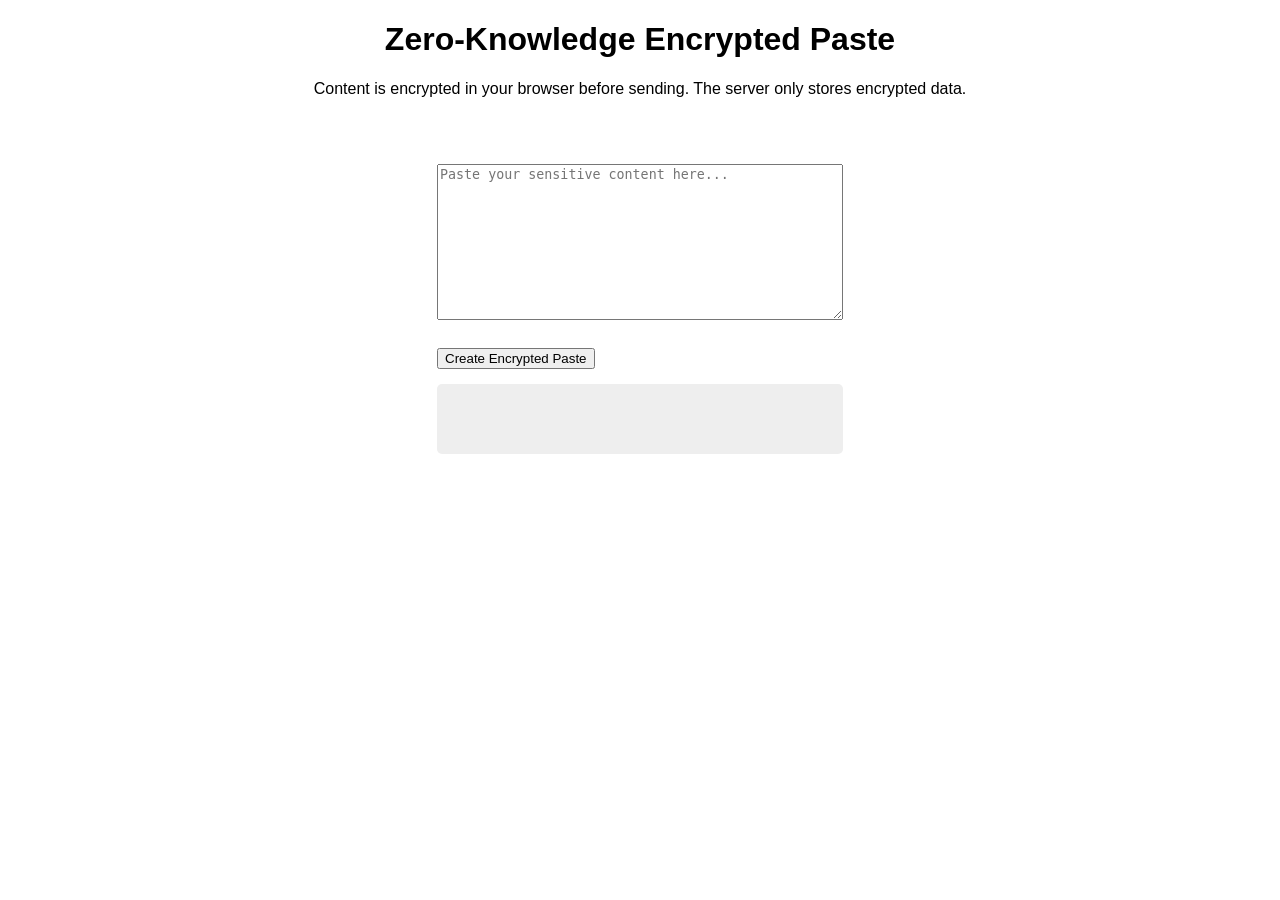
==== web/index.html @ 2ab87ccf "tracking" ====
<!DOCTYPE html>
<html>
    <head>
        <title>Create Encrypted Paste</title>
        <style>
            /* Styles mostly unchanged */
            body { text-align: center; font-family: Arial, sans-serif; }
            #form-container { display: inline-block; text-align: left; margin-top: 50px; }
            textarea { display: block; margin-bottom: 10px; width: 400px; }
            #pasteLink { margin-top: 15px; word-wrap: break-word; background-color: #eee; padding: 10px; border-radius: 5px; min-height: 50px; }
            #status { margin-top: 5px; font-style: italic; color: #555; }
        </style>
        <script>
            // --- Crypto Constants ---
            const KEY_BYTE_LENGTH = 32; // For fragment key raw bytes
            const NONCE_BYTE_LENGTH = 12; // AES-GCM standard nonce length

            // --- Helper Functions ---
            // Base64 encoding for ArrayBuffers
            function arrayBufferToBase64(buffer) {
                let binary = '';
                const bytes = new Uint8Array(buffer);
                const len = bytes.byteLength;
                for (let i = 0; i < len; i++) {
                    binary += String.fromCharCode(bytes[i]);
                }
                return window.btoa(binary);
            }

            // Derive AES key from fragment key bytes using SHA-256
            async function deriveKey(fragmentKeyBytes) {
                // Directly hash the fragment key bytes with SHA-256
                const hashedKey = await window.crypto.subtle.digest('SHA-256', fragmentKeyBytes);
                // Import the hash as an AES-GCM key
                return await window.crypto.subtle.importKey(
                    "raw",
                    hashedKey,
                    { name: "AES-GCM" },
                    true,  // Set to true for extractability if needed (could be false for production)
                    ["encrypt", "decrypt"]
                );
            }

            // --- Main Function ---
            async function createEncryptedPaste(event) {
                event.preventDefault();
                const content = document.getElementById('content').value;
                const pasteLinkDiv = document.getElementById('pasteLink');
                const statusDiv = document.getElementById('status');
                pasteLinkDiv.textContent = ''; // Clear previous link
                statusDiv.textContent = 'Processing...';

                if (!content) {
                    statusDiv.textContent = 'Error: Content cannot be empty.';
                    return;
                }

                try {
                    // 1. Generate random key material for the fragment
                    const fragmentKeyBytes = window.crypto.getRandomValues(new Uint8Array(KEY_BYTE_LENGTH));
                    const fragmentKeyB64 = arrayBufferToBase64(fragmentKeyBytes);

                    // 2. Derive AES encryption key
                    statusDiv.textContent = 'Deriving encryption key...';
                    const aesKey = await deriveKey(fragmentKeyBytes);

                    // 3. Generate random Nonce (IV)
                    const nonceBytes = window.crypto.getRandomValues(new Uint8Array(NONCE_BYTE_LENGTH));

                    // 4. Encrypt the content
                    statusDiv.textContent = 'Encrypting content...';
                    const plaintextBytes = new TextEncoder().encode(content);
                    const encryptedDataBytes = await window.crypto.subtle.encrypt(
                        {
                            name: "AES-GCM",
                            iv: nonceBytes
                        },
                        aesKey,
                        plaintextBytes
                    );

                    // 5. Base64 encode encrypted data and nonce for sending
                    const encryptedDataB64 = arrayBufferToBase64(encryptedDataBytes);
                    const nonceB64 = arrayBufferToBase64(nonceBytes);

                    // 6. Send encrypted data and nonce to the server
                    statusDiv.textContent = 'Sending encrypted data to server...';
                    const response = await fetch('/create', {
                        method: 'POST',
                        headers: { 'Content-Type': 'application/json' },
                        body: JSON.stringify({
                            encrypted_data_b64: encryptedDataB64,
                            nonce_b64: nonceB64
                        }),
                    });

                    if (!response.ok) {
                        const errorText = await response.text();
                        throw new Error(`Server error: ${response.status} - ${errorText}`);
                    }

                    const responseData = await response.json();
                    const pasteId = responseData.paste_id;
                    if (!pasteId) {
                        throw new Error('Server did not return a paste ID.');
                    }

                    // 7. Construct the final URL using proper variable interpolation
                    const pasteUrl = `${window.location.origin}/p/${pasteId}#${fragmentKeyB64}`;

                    // 8. Display the result
                    pasteLinkDiv.innerHTML = `Paste created successfully!<br>
                        Share this link (includes decryption key after #):<br>
                        <a href="${pasteUrl}" target="_blank">${pasteUrl}</a>`;
                    statusDiv.textContent = 'Done. The server cannot read your paste.';
                } catch (error) {
                    console.error('Encryption/Creation error:', error);
                    statusDiv.textContent = 'Error: ' + error.message;
                }
            }
        </script>
    </head>
    <body>
        <h1>Zero-Knowledge Encrypted Paste</h1>
        <p>Content is encrypted in your browser before sending. The server only stores encrypted data.</p>
        <div id="form-container">
            <form onsubmit="createEncryptedPaste(event)">
                <textarea id="content" name="content" rows="10" cols="60" placeholder="Paste your sensitive content here..."></textarea><br>
                <input type="submit" value="Create Encrypted Paste">
            </form>
            <div id="status"></div>
            <div id="pasteLink"></div>
        </div>
    </body>
</html>
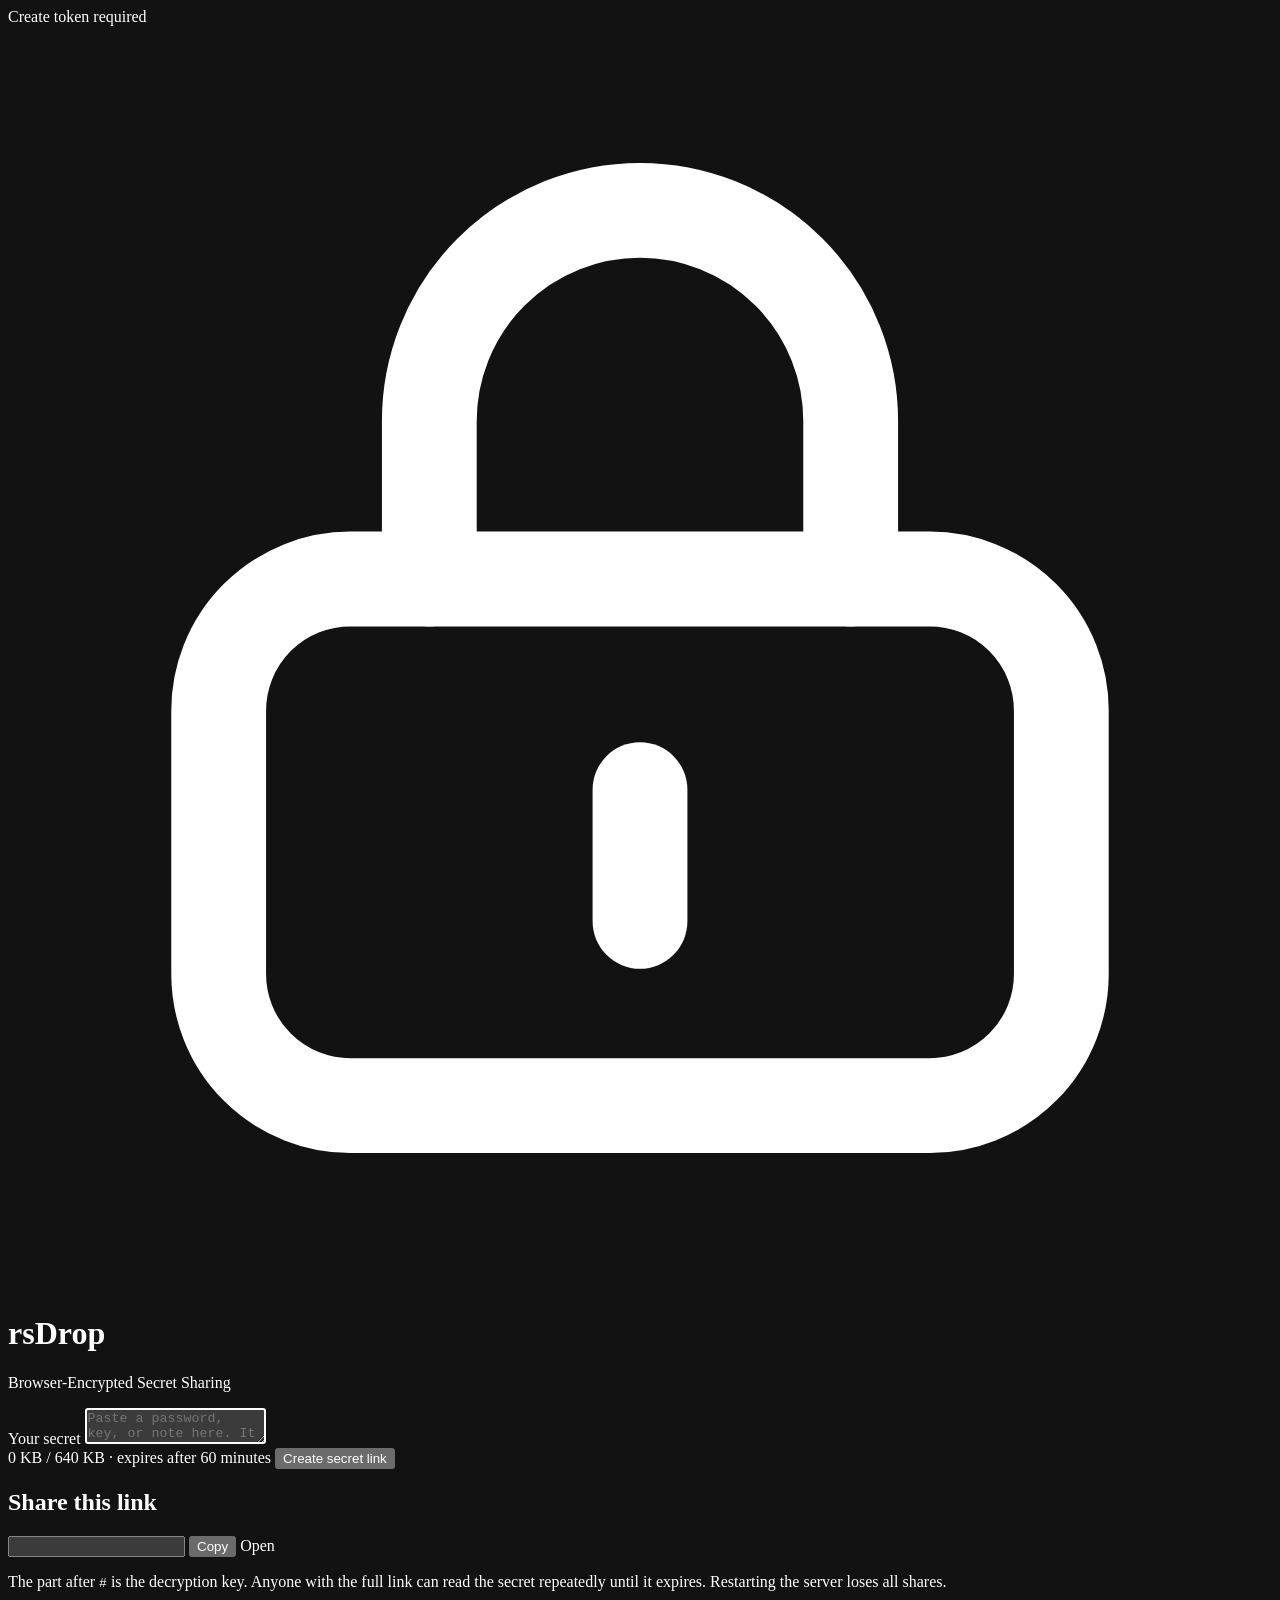
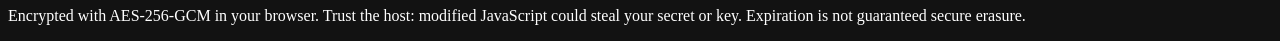
==== commit 63b8c8c4: "2026 update" ====
--- a/web/index.html
+++ b/web/index.html
@@ -1,135 +1,52 @@
 <!DOCTYPE html>
-<html>
+<html lang="en">
     <head>
-        <title>Create Encrypted Paste</title>
-        <style>
-            /* Styles mostly unchanged */
-            body { text-align: center; font-family: Arial, sans-serif; }
-            #form-container { display: inline-block; text-align: left; margin-top: 50px; }
-            textarea { display: block; margin-bottom: 10px; width: 400px; }
-            #pasteLink { margin-top: 15px; word-wrap: break-word; background-color: #eee; padding: 10px; border-radius: 5px; min-height: 50px; }
-            #status { margin-top: 5px; font-style: italic; color: #555; }
-        </style>
-        <script>
-            // --- Crypto Constants ---
-            const KEY_BYTE_LENGTH = 32; // For fragment key raw bytes
-            const NONCE_BYTE_LENGTH = 12; // AES-GCM standard nonce length
+        <meta charset="utf-8">
+        <meta name="viewport" content="width=device-width, initial-scale=1">
+        <meta name="color-scheme" content="dark">
+        <meta name="robots" content="noindex">
+        <title>rsDrop</title>
+        <link rel="stylesheet" href="/static/style.css">
+        <script src="/static/create.js" defer></script>
+    </head>
+    <body data-token-required="{{TOKEN_REQUIRED}}">
+        <div class="running">
+            <span class="running-dot"></span>
+            <span>Create token required</span>
+        </div>
 
-            // --- Helper Functions ---
-            // Base64 encoding for ArrayBuffers
-            function arrayBufferToBase64(buffer) {
-                let binary = '';
-                const bytes = new Uint8Array(buffer);
-                const len = bytes.byteLength;
-                for (let i = 0; i < len; i++) {
-                    binary += String.fromCharCode(bytes[i]);
-                }
-                return window.btoa(binary);
-            }
+        <main class="shell">
+            <header class="brand">
+                <svg class="brand-mark" viewBox="0 0 24 24" fill="none" stroke="currentColor" stroke-width="1.8" stroke-linecap="round" stroke-linejoin="round" aria-hidden="true">
+                    <rect x="4" y="10.5" width="16" height="10" rx="2.5"></rect>
+                    <path d="M8 10.5V7.5a4 4 0 0 1 8 0v3"></path>
+                    <path d="M12 14.5v2.5"></path>
+                </svg>
+                <h1>rs<span>Drop</span></h1>
+                <p class="tagline">Browser-Encrypted Secret Sharing</p>
+            </header>
 
-            // Derive AES key from fragment key bytes using SHA-256
-            async function deriveKey(fragmentKeyBytes) {
-                // Directly hash the fragment key bytes with SHA-256
-                const hashedKey = await window.crypto.subtle.digest('SHA-256', fragmentKeyBytes);
-                // Import the hash as an AES-GCM key
-                return await window.crypto.subtle.importKey(
-                    "raw",
-                    hashedKey,
-                    { name: "AES-GCM" },
-                    true,  // Set to true for extractability if needed (could be false for production)
-                    ["encrypt", "decrypt"]
-                );
-            }
+            <form id="pasteForm" class="card">
+                <label class="card-title" for="content">Your secret</label>
+                <textarea id="content" name="content" placeholder="Paste a password, key, or note here. It is encrypted in your browser before it leaves this page." spellcheck="false" autocomplete="off" autofocus></textarea>
+                <div class="row">
+                    <span id="sizeMeta" class="meta">0 KB / 640 KB · expires after 60 minutes</span>
+                    <button id="submitButton" class="button" type="submit">Create secret link</button>
+                </div>
+                <p id="status" class="status" role="status"></p>
+            </form>
 
-            // --- Main Function ---
-            async function createEncryptedPaste(event) {
-                event.preventDefault();
-                const content = document.getElementById('content').value;
-                const pasteLinkDiv = document.getElementById('pasteLink');
-                const statusDiv = document.getElementById('status');
-                pasteLinkDiv.textContent = ''; // Clear previous link
-                statusDiv.textContent = 'Processing...';
+            <section id="result" class="card is-hidden">
+                <h2 class="card-title">Share this link</h2>
+                <div class="link-row">
+                    <input id="shareLink" class="link-field" type="text" readonly aria-label="Secret link">
+                    <button id="copyButton" class="button" type="button">Copy</button>
+                    <a id="openLink" class="button secondary" target="_blank" rel="noopener noreferrer">Open</a>
+                </div>
+                <p class="hint">The part after <code>#</code> is the decryption key. Anyone with the full link can read the secret repeatedly until it expires. Restarting the server loses all shares.</p>
+            </section>
 
-                if (!content) {
-                    statusDiv.textContent = 'Error: Content cannot be empty.';
-                    return;
-                }
-
-                try {
-                    // 1. Generate random key material for the fragment
-                    const fragmentKeyBytes = window.crypto.getRandomValues(new Uint8Array(KEY_BYTE_LENGTH));
-                    const fragmentKeyB64 = arrayBufferToBase64(fragmentKeyBytes);
-
-                    // 2. Derive AES encryption key
-                    statusDiv.textContent = 'Deriving encryption key...';
-                    const aesKey = await deriveKey(fragmentKeyBytes);
-
-                    // 3. Generate random Nonce (IV)
-                    const nonceBytes = window.crypto.getRandomValues(new Uint8Array(NONCE_BYTE_LENGTH));
-
-                    // 4. Encrypt the content
-                    statusDiv.textContent = 'Encrypting content...';
-                    const plaintextBytes = new TextEncoder().encode(content);
-                    const encryptedDataBytes = await window.crypto.subtle.encrypt(
-                        {
-                            name: "AES-GCM",
-                            iv: nonceBytes
-                        },
-                        aesKey,
-                        plaintextBytes
-                    );
-
-                    // 5. Base64 encode encrypted data and nonce for sending
-                    const encryptedDataB64 = arrayBufferToBase64(encryptedDataBytes);
-                    const nonceB64 = arrayBufferToBase64(nonceBytes);
-
-                    // 6. Send encrypted data and nonce to the server
-                    statusDiv.textContent = 'Sending encrypted data to server...';
-                    const response = await fetch('/create', {
-                        method: 'POST',
-                        headers: { 'Content-Type': 'application/json' },
-                        body: JSON.stringify({
-                            encrypted_data_b64: encryptedDataB64,
-                            nonce_b64: nonceB64
-                        }),
-                    });
-
-                    if (!response.ok) {
-                        const errorText = await response.text();
-                        throw new Error(`Server error: ${response.status} - ${errorText}`);
-                    }
-
-                    const responseData = await response.json();
-                    const pasteId = responseData.paste_id;
-                    if (!pasteId) {
-                        throw new Error('Server did not return a paste ID.');
-                    }
-
-                    // 7. Construct the final URL using proper variable interpolation
-                    const pasteUrl = `${window.location.origin}/p/${pasteId}#${fragmentKeyB64}`;
-
-                    // 8. Display the result
-                    pasteLinkDiv.innerHTML = `Paste created successfully!<br>
-                        Share this link (includes decryption key after #):<br>
-                        <a href="${pasteUrl}" target="_blank">${pasteUrl}</a>`;
-                    statusDiv.textContent = 'Done. The server cannot read your paste.';
-                } catch (error) {
-                    console.error('Encryption/Creation error:', error);
-                    statusDiv.textContent = 'Error: ' + error.message;
-                }
-            }
-        </script>
-    </head>
-    <body>
-        <h1>Zero-Knowledge Encrypted Paste</h1>
-        <p>Content is encrypted in your browser before sending. The server only stores encrypted data.</p>
-        <div id="form-container">
-            <form onsubmit="createEncryptedPaste(event)">
-                <textarea id="content" name="content" rows="10" cols="60" placeholder="Paste your sensitive content here..."></textarea><br>
-                <input type="submit" value="Create Encrypted Paste">
-            </form>
-            <div id="status"></div>
-            <div id="pasteLink"></div>
-        </div>
+            <p class="footnote">Encrypted with AES-256-GCM in your browser. Trust the host: modified JavaScript could steal your secret or key. Expiration is not guaranteed secure erasure.</p>
+        </main>
     </body>
 </html>
